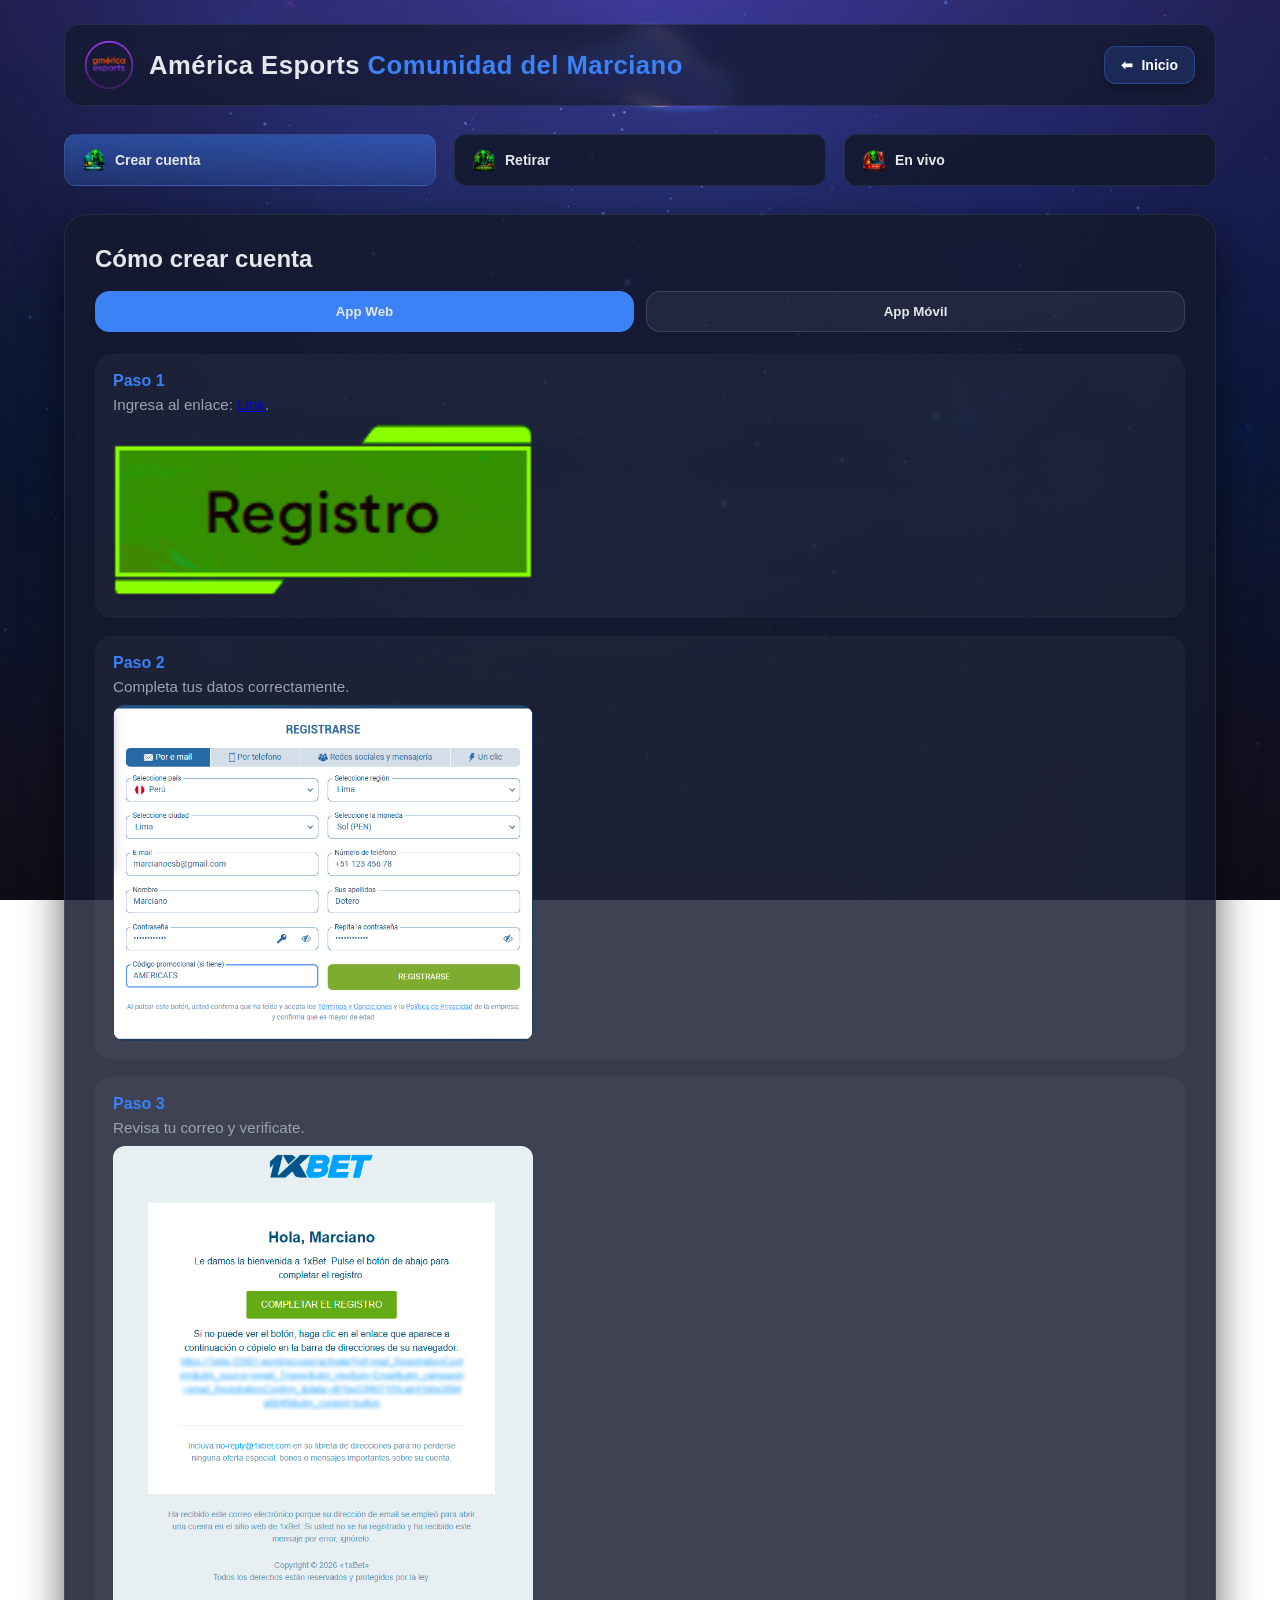
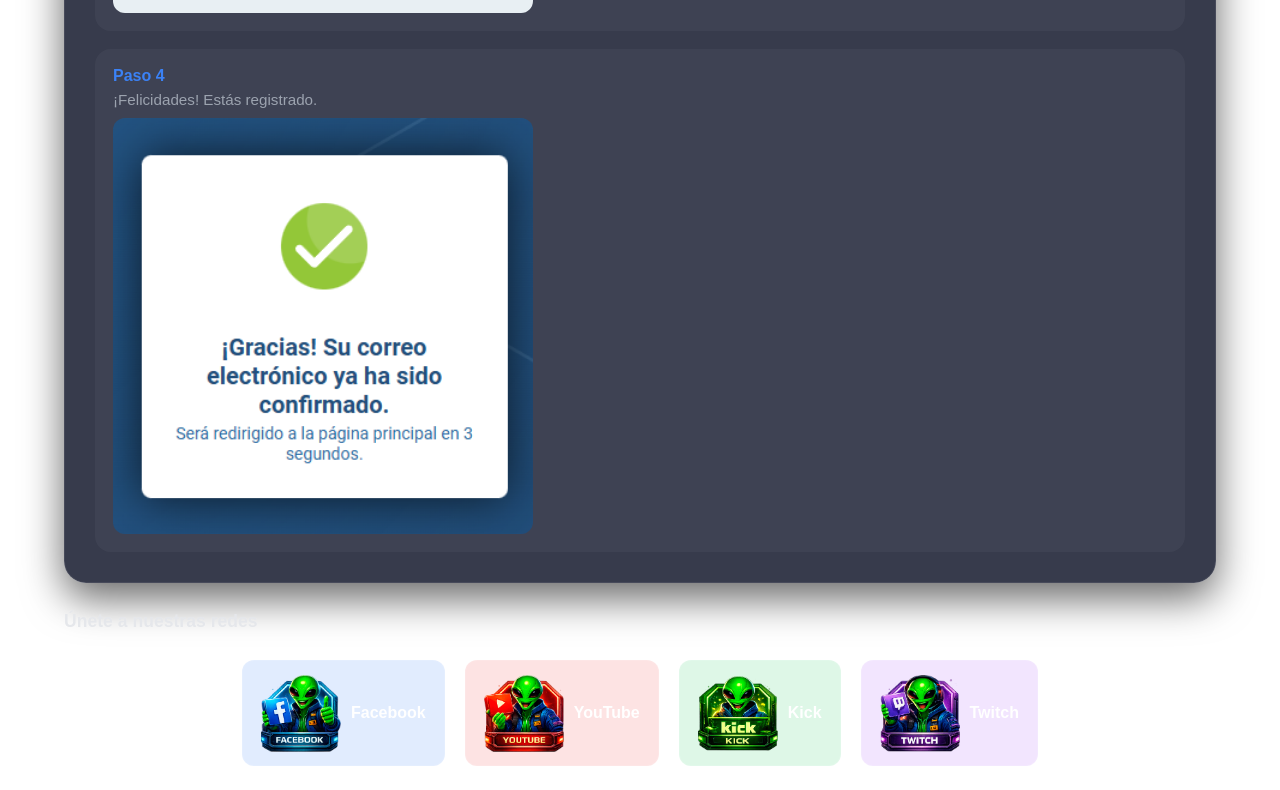
==== app.html @ d13b1082 "Update_Btn_Home" ====
<!DOCTYPE html>
<html lang="es">
<head>
<meta charset="UTF-8" />
<meta name="viewport" content="width=device-width, initial-scale=1.0" />
<title>América Esports - 1xBet</title>
<link rel="stylesheet" href="css/styles.css">
<link rel="stylesheet" href="css/app.css">

</head>

<body>

<div class="overlay"></div>

<div class="app">

  <div class="header">

  <div class="header-left">
    <img src="assets/logo.png">
    <h1>América Esports</h1>
  </div>

  <a href="index.html" class="back-home">
  Inicio
  </a>

</div>

  <div class="nav">
    <div class="nav-btn active" onclick="loadView('crear', this)">
      <img src="assets/icons/cuenta.png">
      <span>Crear cuenta</span>
    </div>

    <div class="nav-btn" onclick="loadView('retiro', this)">
      <img src="assets/icons/retiro.png">
      <span>Retirar</span>
    </div>

    <div class="nav-btn" onclick="loadView('envivo', this)">
      <img src="assets/icons/envivo.png">
      <span>En vivo</span>
    </div>
  </div>

  <div id="view-container" data-start="crear"></div>

  <h3 class="social-title">Únete a nuestras redes</h3>
  <div class="social-bar">
    <a class="social-btn facebook" href="https://www.facebook.com/americaesportsdota2" target="_blank">
    <img src="assets/icons/fbicon.png">
    <span>Facebook</span>
    </a>

    <a class="social-btn youtube" href="https://www.youtube.com/@americaesportsdota2" target="_blank">
    <img src="assets/icons/yticon.png">
    <span>YouTube</span>
    </a>

    <a class="social-btn kick" href="https://kick.com/americaesportsdota2" target="_blank">
    <img src="assets/icons/kickicon.png">
    <span>Kick</span>
    </a>

    <a class="social-btn twitch" href="https://www.twitch.tv/americaesportsdota2" target="_blank">
    <img src="assets/icons/twitchicon.png">
    <span>Twitch</span>
    </a>
  </div>

</div>

<script src="js/app.js"></script>

</body>
</html>
---- css/styles.css ----
:root {
  --primary: #3b82f6;
  --text: #e5e7eb;
  --muted: #9ca3af;
  --card: rgba(18, 24, 42, 0.92);
}

* {
  box-sizing: border-box;
  margin: 0;
  padding: 0;
  font-family: 'Segoe UI', Roboto, Helvetica, Arial, sans-serif;
}

body {
  min-height: 100vh;
  color: var(--text);
}

/* COMPONENTES REUTILIZABLES */

.btn {
  padding: 20px 38px;
  border-radius: 18px;
  font-size: 1.15rem;
  font-weight: 700;
  cursor: pointer;
  border: none;
  text-decoration: none;
  transition: all .2s ease;
}

.btn.primary {
  background: var(--primary);
  color: #fff;
}

.btn.primary:hover {
  transform: translateY(-3px);
  box-shadow: 0 14px 40px rgba(59,130,246,.45);
}

/* CARD reutilizable */

.card {
  background: rgba(20,25,45,0.85);
  border-radius: 22px;
  padding: 30px;
  border: 1px solid rgba(255,255,255,0.08);
  box-shadow: 0 15px 40px rgba(0,0,0,0.6);
}

/* Animación global */

@keyframes fadeUp{
  from{
    opacity:0;
    transform:translateY(15px);
  }
  to{
    opacity:1;
    transform:translateY(0);
  }
}
---- css/app.css ----
body {
  background: url("../assets/fondo-marciano.png") center / cover no-repeat fixed;
}

.overlay{
  position:fixed;
  inset:0;
  background:
  radial-gradient(circle at top,
  rgba(59,130,246,0.25),
  rgba(8,10,20,0.92));
}

/* APP */

.app {
  position: relative;
  z-index: 1;
  padding: 24px;
  max-width: 1200px;
  margin: 0 auto;
}

/* HEADER */

.header {
  display: flex;
  align-items: center;
  justify-content: space-between; /* separa izquierda y derecha */
  gap: 16px;
  margin-bottom: 28px;
  padding: 16px 20px;
  border-radius: 16px;
  background: rgba(20,25,45,0.75);
  backdrop-filter: blur(8px);
  border: 1px solid rgba(255,255,255,0.08);
  position:relative;
}

.header-left{
  display:flex;
  align-items:center;
  gap:16px;
}

.header img {
  width: 48px;
}

.header h1 {
  font-size: 1.6rem;
  font-weight: 700;
  letter-spacing: 0.5px;
}

.header h1::after {
  content: " Comunidad del Marciano";
  color: var(--primary);
}

/*- BOTON HOME HEADER-*/
.back-home{

display:flex;
align-items:center;
gap:8px;
margin-left:auto;
padding:10px 16px;

border-radius:12px;

background:rgba(59,130,246,0.15);
border:1px solid rgba(59,130,246,0.35);

color:white;
text-decoration:none;

font-size:14px;
font-weight:600;

transition:all .25s ease;

box-shadow:0 4px 12px rgba(0,0,0,.35);

}

/* icono */
.back-home::before{
content:"⬅";
font-size:14px;
}

/* hover */
.back-home:hover{

background:rgba(59,130,246,0.35);

transform:translateY(-2px);

box-shadow:0 8px 20px rgba(0,0,0,.45);

}
/* NAV */
.nav {
  display: grid;
  grid-template-columns: repeat(auto-fit,minmax(140px,1fr));
  gap: 18px;
  margin-bottom: 28px;
}

.nav-btn{
  display:flex;
  align-items:center;
  gap:10px;
  padding:14px 18px;
  border-radius:12px;
  background:rgba(18,24,42,0.85);
  border:1px solid rgba(255,255,255,0.08);
  cursor:pointer;
  transition:all .25s ease;
  font-weight:600;
  font-size:14px;
}

.nav-btn img{
  width:22px;
  height:22px;
}

.nav-btn span{
  white-space:nowrap;
}

.nav-btn:hover{
  transform: translateY(-5px);
  background: linear-gradient(
    180deg,
    rgba(59,130,246,0.35),
    rgba(59,130,246,0.15)
  );
  box-shadow: 0 12px 30px rgba(59,130,246,0.25);
}

.nav-btn.active{
  background: linear-gradient(
    180deg,
    rgba(59,130,246,0.45),
    rgba(59,130,246,0.2)
  );
}
/* CONTENT */
#view-container {
  min-height: 300px;
}

/* CARD */
.card {
  background: rgba(20,25,45,0.85);
  border-radius: 22px;
  padding: 30px;
  border: 1px solid rgba(255,255,255,0.08);
  box-shadow: 0 15px 40px rgba(0,0,0,0.6);
  margin-bottom:20px;
}

/* VIDEO */
.video-box {
  position: relative;
  width: 100%;
  padding-top: 56.25%;
  border-radius: 14px;
  overflow: hidden;
  background: #020617;
  margin-top: 16px;
}

.video-box iframe {
  position: absolute;
  inset: 0;
  width: 100%;
  height: 100%;
  border: 0;
}

/* SOCIAL */
.social-title {
  margin-top: 28px;
  margin-bottom: 12px;
  font-size: 1.1rem;
  font-weight: 600;
}

.social-bar{
  display:flex;
  justify-content:center;
  gap:20px;
  margin-top:28px;
}

.social-btn{
display:flex;
align-items:center;
gap:10px;
padding:12px 18px;
border-radius:12px;
background:rgba(255,255,255,0.06);
border:1px solid rgba(255,255,255,0.1);
text-decoration:none;
color:white;
font-weight:600;
transition:all .25s ease;
}

.social-btn img{
width:22px;
height:22px;
}

.social-btn:hover{
transform:translateY(-2px);
background:rgba(59,130,246,0.25);
}

.social-btn img {
  width: 80px;                /* mucho más grande */
  height: 80px;
  object-fit: contain;
}

.nav-btn:hover img,
.social-btn:hover img {
  transform: scale(1.08);
  transition: transform 0.2s ease;
}



.social-btn.facebook { background: rgba(59,130,246,.15); }
.social-btn.youtube { background: rgba(239,68,68,.15); }
.social-btn.kick     { background: rgba(34,197,94,.15); }
.social-btn.twitch   { background: rgba(168,85,247,.15); }


/* ============================= */
/* VISTAS CREAR / REGISTRO / RETIRO */
/* ============================= */

.app-selector {
  display: flex;
  gap: 12px;
  margin: 18px 0 22px;
}

.app-btn {
  flex: 1;
  padding: 12px 14px;
  border-radius: 14px;
  background: rgba(255,255,255,0.06);
  border: 1px solid rgba(255,255,255,0.12);
  color: var(--text);
  font-weight: 600;
  cursor: pointer;
  transition: all 0.25s ease;
}

.app-btn:hover {
  background: rgba(59,130,246,0.25);
}

.app-btn.active {
  background: var(--primary);
  border-color: var(--primary);
}

/* Contenedores por App */
.steps.app-content {
  display: none;
}

.steps.app-content.active {
  display: block;
}

/* Pasos */
.steps {
  display: flex;
  flex-direction: column;
  gap: 22px;
}

.step {
  background: rgba(255,255,255,0.04);
  border-radius: 16px;
  padding: 18px;
}

.step h4 {
  color: var(--primary);
  font-size: 1rem;
  margin-bottom: 6px;
}

.step p {
  color: var(--muted);
  font-size: 0.95rem;
  margin-bottom: 10px;
}

.step img {
  width: 100%;
  max-width: 420px;
  border-radius: 12px;
  display: block;
}

.card,
.nav-btn{
  animation: fadeUp .5s ease;
}

@keyframes fadeUp{
  from{
    opacity:0;
    transform:translateY(15px);
  }
  to{
    opacity:1;
    transform:translateY(0);
  }
}
/*--HOME CSS--*/

.home-grid{
display:grid;
grid-template-columns:1fr 1fr;
gap:20px;
margin-top:20px;
}

@media(max-width:800px){
.home-grid{
grid-template-columns:1fr;
}
}

@media(max-width:600px){

.back-home{
  font-size:12px;
  padding:8px 12px;
}

}

/* FORMULARIO MARCIANO */

.marciano-form{
display:flex;
flex-direction:column;
gap:12px;
margin-top:15px;
}

.marciano-form input,
.marciano-form select{
padding:12px;
border-radius:10px;
border:1px solid rgba(255,255,255,0.15);
background:rgba(0,0,0,0.35);
color:white;
font-size:14px;
}

.marciano-form button{
margin-top:10px;
padding:12px;
border:none;
border-radius:12px;
background:var(--primary);
color:white;
font-weight:600;
cursor:pointer;
transition:.2s;
}

.marciano-form button:hover{
transform:scale(1.05);
box-shadow:0 10px 20px rgba(59,130,246,0.3);
}


/* RANKING */

.ranking-list{
display:flex;
gap:20px;
padding:10px;
list-style:none;
overflow-x:auto;
scrollbar-width:none;
}

.ranking-list li{
padding:10px 14px;
background:rgba(255,255,255,0.05);
border-radius:10px;
font-weight:500;
}


.rank-card{
background:#0f172a;
padding:18px;
border-radius:14px;
text-align:center;
min-width:140px;
transition:.2s;
}

.rank-card:hover{
transform:scale(1.05);
box-shadow:0 10px 25px rgba(0,0,0,0.6);
}

.rank-pos{
font-size:28px;
margin-bottom:6px;
}

.rank-name{
font-weight:bold;
color:white;
}

.rank-points{
font-size:13px;
color:#94a3b8;
}

.loader{
margin-top:10px;
font-size:14px;
color:#00ff9c;
animation: blink 1s infinite;
}

.hidden{
display:none;
}

@keyframes blink{
0%{opacity:1;}
50%{opacity:0.3;}
100%{opacity:1;}
}



/* ============================= */
/* VISTA COMUNIDAD MARCIANO */
/* ============================= */

.comunidad-hero{
text-align:center;
padding-top:10px;
}

.comunidad-title{
font-size:32px;
font-weight:800;
line-height:1.2;
margin-bottom:10px;
letter-spacing:.3px;
}

.comunidad-sub{
font-size:15px;
color:var(--muted);
max-width:520px;
margin:0 auto 25px auto;
}
/* ============================= */
/* BOTON COMUNIDAD WHATSAPP */
/* ============================= */

.whatsapp-btn{

display:flex;
align-items:center;
justify-content:center;
gap:12px;

margin:0 auto;

padding:14px 22px;

background:#25D366;
color:white;

font-weight:700;
font-size:15px;

border-radius:14px;

text-decoration:none;

transition:all .25s ease;

box-shadow:0 10px 25px rgba(0,0,0,.45);

}

.whatsapp-btn img{
width:26px;
height:26px;
object-fit:contain;
}

.whatsapp-btn:hover{
transform:translateY(-3px) scale(1.03);
box-shadow:0 14px 35px rgba(0,0,0,.6);
}
/* ============================= */
/* LISTA BENEFICIOS */
/* ============================= */

.benefit-list{
list-style:none;
padding:0;
margin:0;

display:flex;
flex-direction:column;
gap:14px;
}

.benefit-list li{

display:flex;
align-items:center;
gap:12px;

padding:14px;

background:rgba(255,255,255,0.05);

border-radius:12px;

font-weight:500;

transition:.2s;

}

.benefit-list li:hover{
background:rgba(59,130,246,0.18);
transform:translateX(4px);
}

.benefit-icon{
font-size:20px;
}
/* ============================= */
/* RESPONSIVE COMUNIDAD */
/* ============================= */

@media(max-width:600px){

.comunidad-title{
font-size:26px;
}

.whatsapp-btn{
width:100%;
}

}

/* ============================= */
/* CONTADOR COMUNIDAD */
/* ============================= */

.comunidad-count{

margin-bottom:18px;

font-size:14px;

color:#9ca3af;

background:rgba(255,255,255,0.05);

padding:8px 14px;

border-radius:20px;

display:inline-block;

}

/* ============================= */
/* PREVIEW COMUNIDAD */
/* ============================= */

.comunidad-preview{

margin-top:22px;

}

.comunidad-preview img{

width:100%;

border-radius:18px;

box-shadow:0 12px 35px rgba(0,0,0,0.6);

transition:transform .25s ease;

}

.comunidad-preview img:hover{

transform:scale(1.02);

}

/* ============================= */
/* WRAPPER DE VISTAS */
/* ============================= */

.view-wrapper{
max-width:1200px;
margin:0 auto;
}
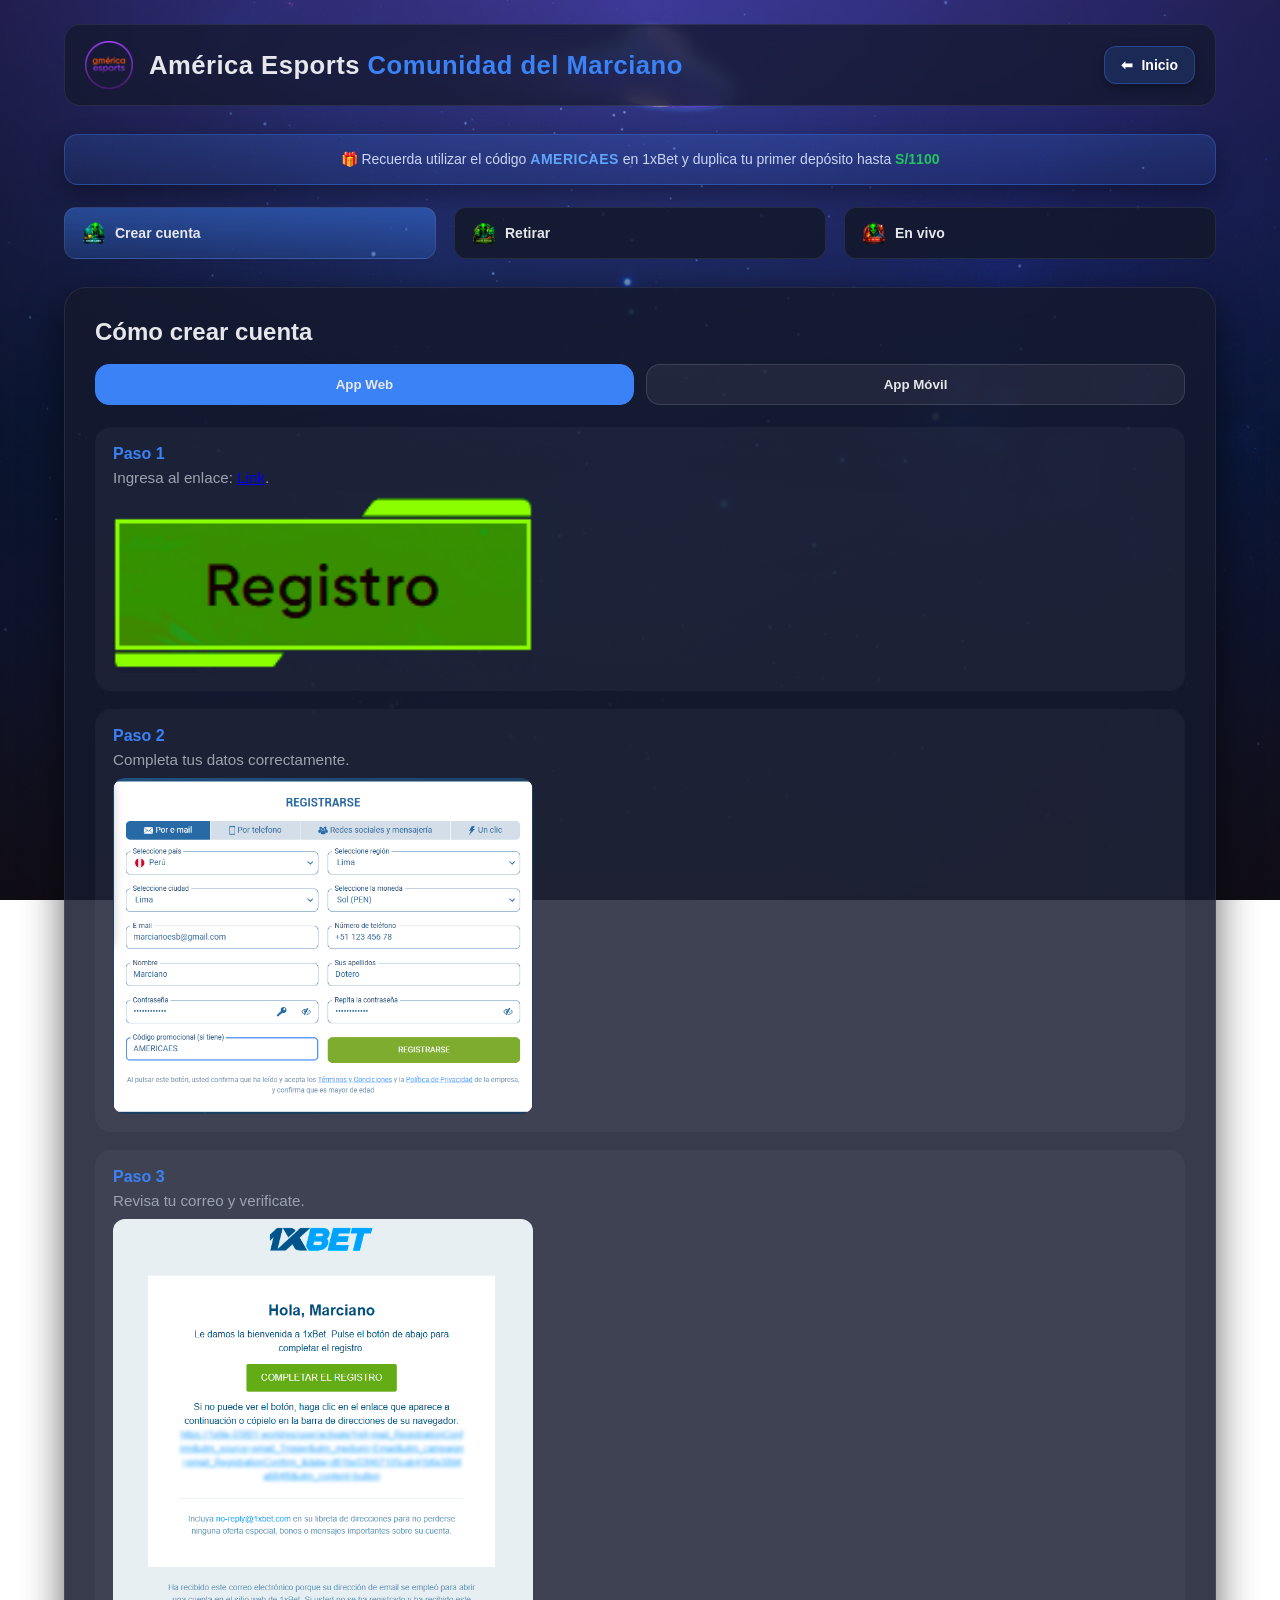
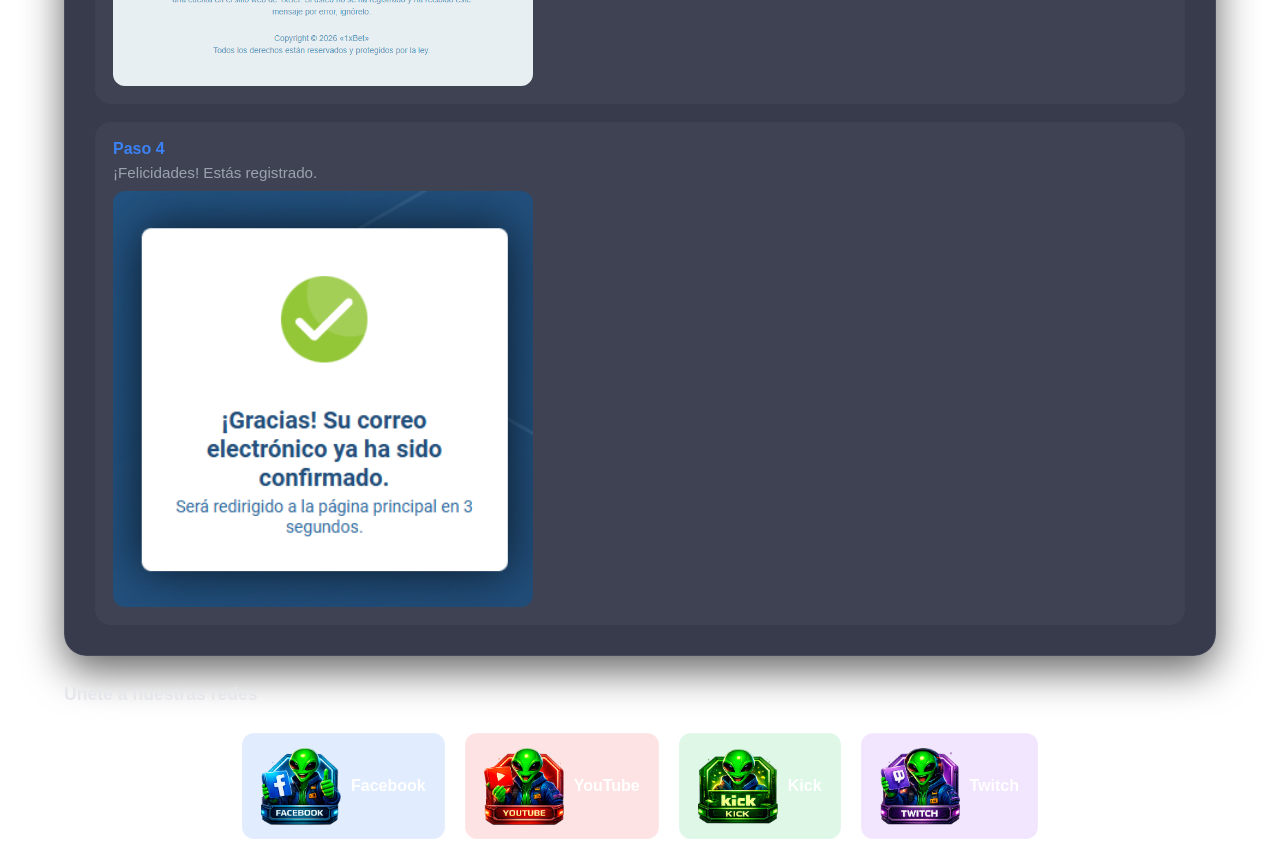
==== commit 66fc4e4e: "Banner Promo" ====
--- a/app.html
+++ b/app.html
@@ -16,17 +16,32 @@
 <div class="app">
 
   <div class="header">
-
-  <div class="header-left">
-    <img src="assets/logo.png">
-    <h1>América Esports</h1>
+    <div class="header-left">
+      <img src="assets/logo.png">
+      <h1>América Esports</h1>
+    </div>
+      <a href="index.html" class="back-home">
+      Inicio
+      </a>
   </div>
 
-  <a href="index.html" class="back-home">
-  Inicio
-  </a>
+  <!-- INICIO  PROMO CODE  -->
 
-</div>
+  <div class="promo-banner">
+
+    <div class="promo-content">
+
+      <span class="promo-text">
+        🎁 Recuerda utilizar el código 
+        <strong class="promo-code">AMERICAES</strong> 
+        en 1xBet y duplica tu primer depósito hasta 
+        <strong class="promo-money">S/1100</strong>
+      </span>
+
+    </div>
+
+  </div>
+  <!-- FIN PROMO CODE  -->
 
   <div class="nav">
     <div class="nav-btn active" onclick="loadView('crear', this)">
--- a/css/app.css
+++ b/css/app.css
@@ -349,7 +349,9 @@
   font-size:12px;
   padding:8px 12px;
 }
-
+.promo-content{
+font-size:13px;
+}
 }
 
 /* FORMULARIO MARCIANO */
@@ -633,4 +635,47 @@
 .view-wrapper{
 max-width:1200px;
 margin:0 auto;
+}
+
+/* ============================= */
+/* PROMO AUSPICIADOR */
+/* ============================= */
+
+.promo-banner{
+
+margin-bottom:22px;
+
+padding:14px 18px;
+
+border-radius:14px;
+
+background:linear-gradient(
+  180deg,
+  rgba(59,130,246,0.18),
+  rgba(59,130,246,0.08)
+);
+
+border:1px solid rgba(59,130,246,0.35);
+
+box-shadow:0 10px 25px rgba(0,0,0,.35);
+
+}
+
+.promo-content{
+text-align:center;
+font-size:14px;
+font-weight:500;
+color:#cbd5f5;
+line-height:1.5;
+}
+
+.promo-code{
+color:#60a5fa;
+font-weight:800;
+letter-spacing:.5px;
+}
+
+.promo-money{
+color:#22c55e;
+font-weight:800;
 }
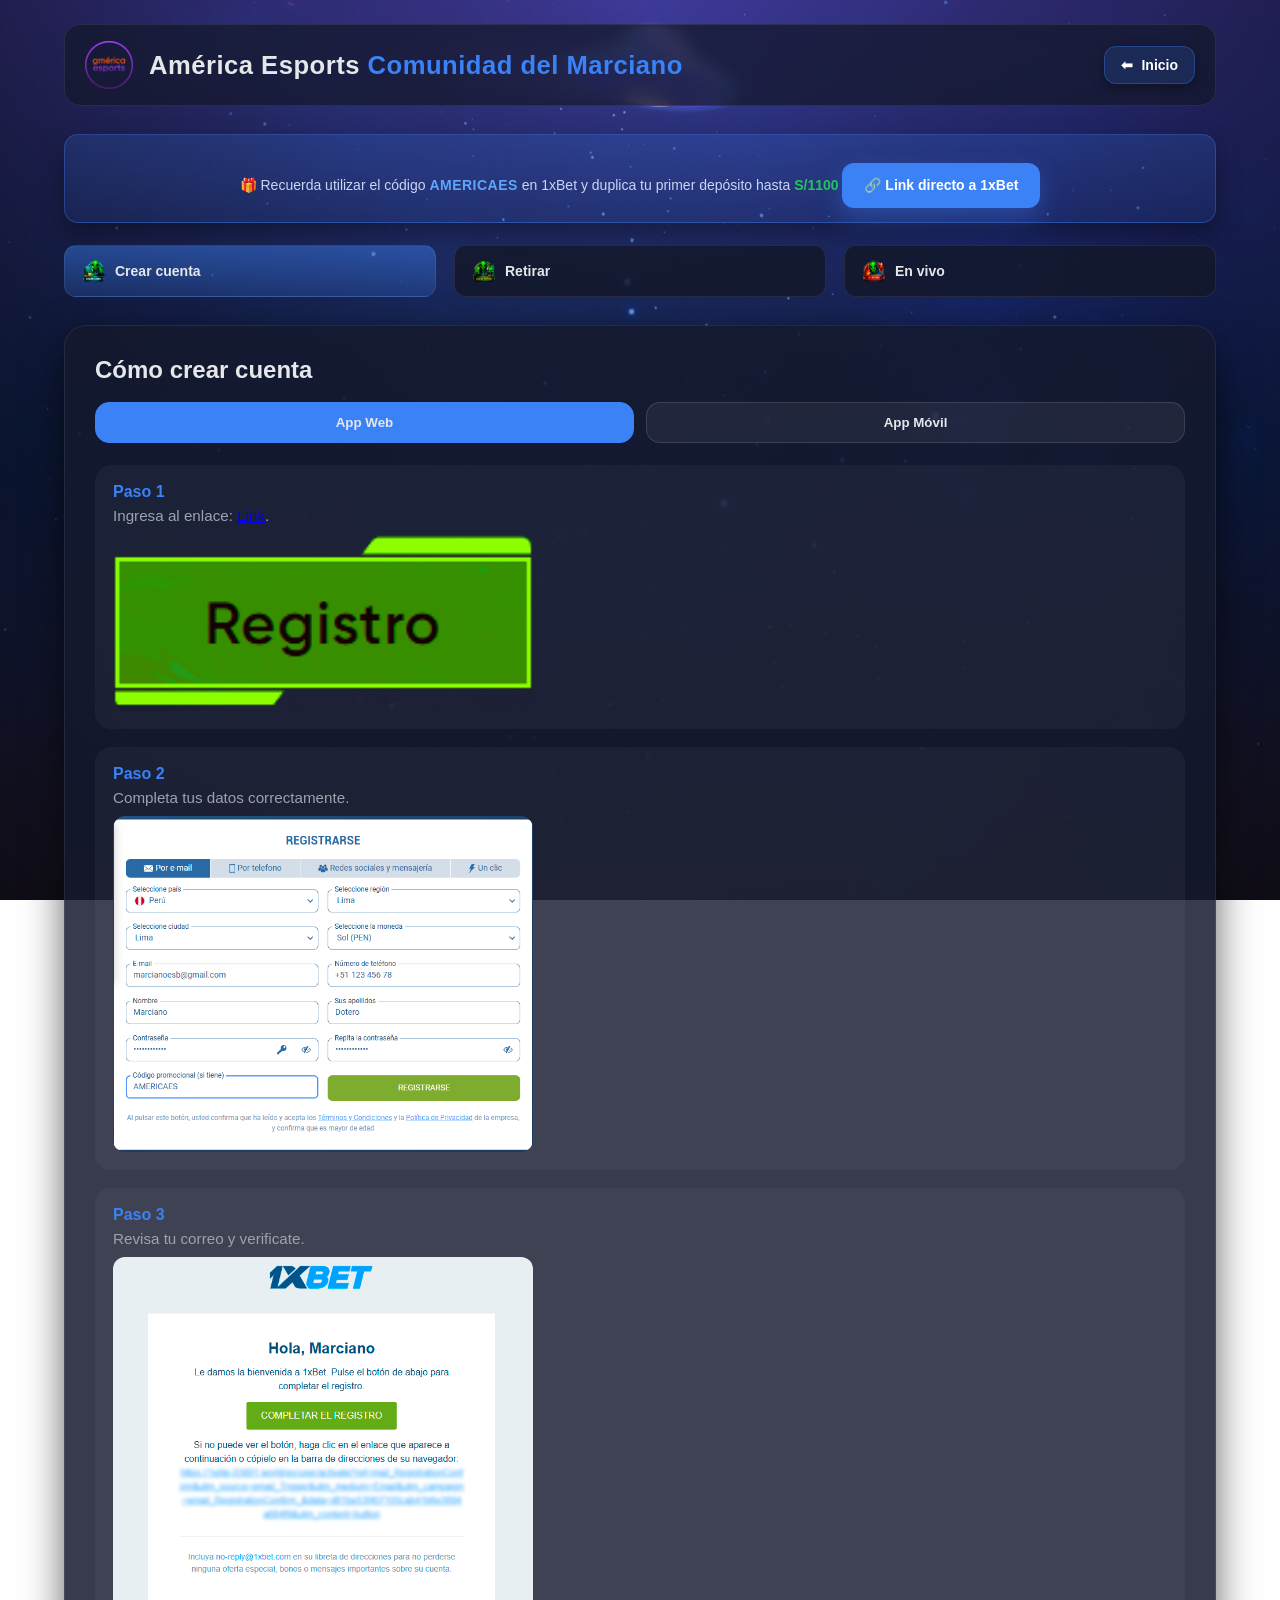
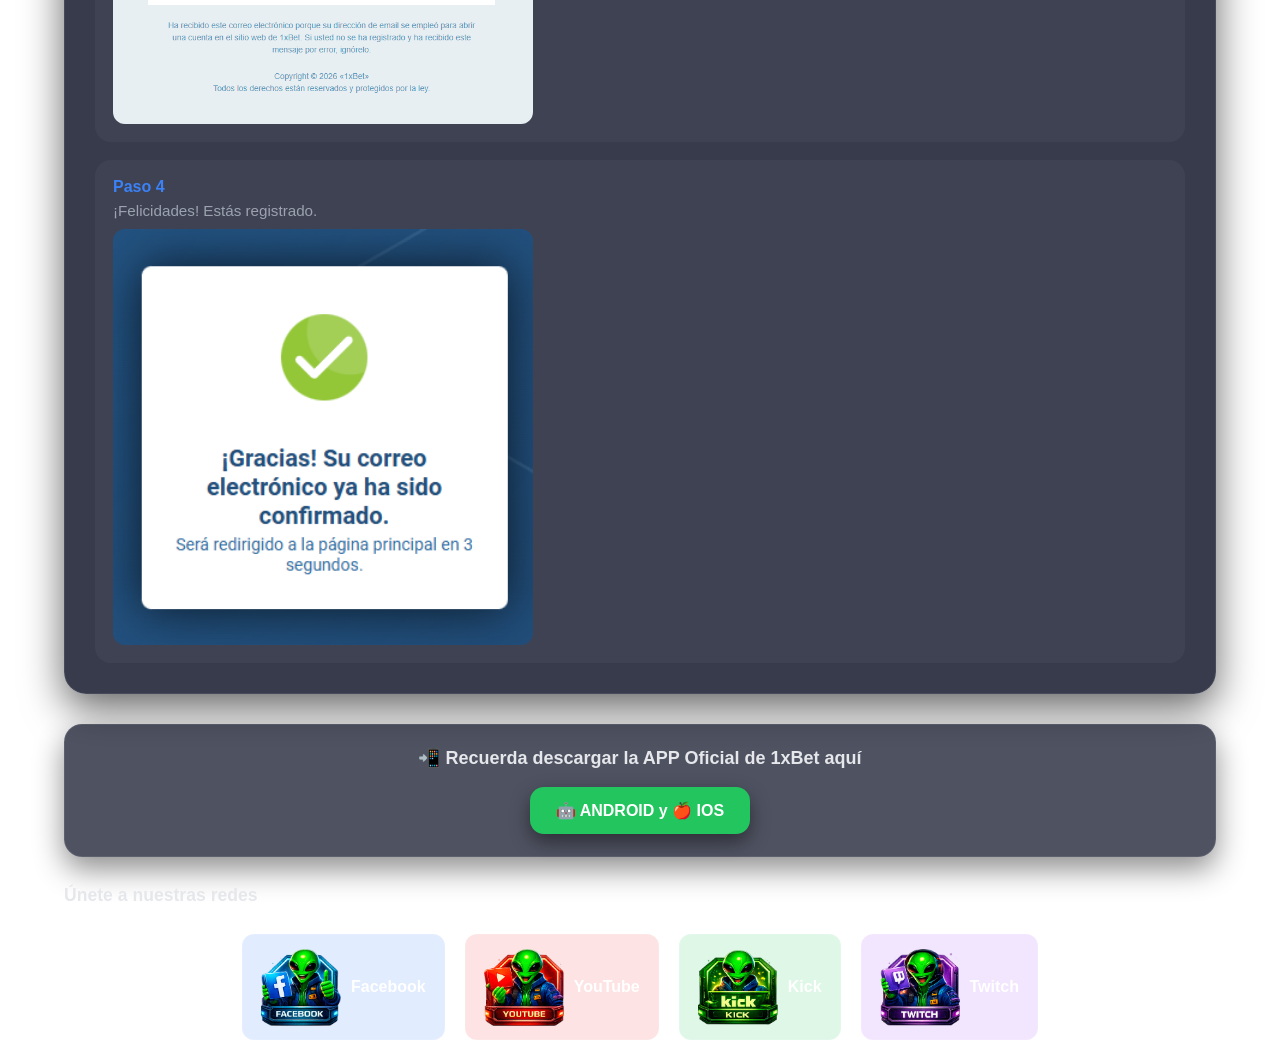
==== commit ca10e816: "PromoCode_LinkApp" ====
--- a/app.html
+++ b/app.html
@@ -38,29 +38,54 @@
         <strong class="promo-money">S/1100</strong>
       </span>
 
+      <a href="https://esportslinks.one/americaes/" class="promo-cta">
+        🔗 Link directo a 1xBet
+      </a>
+
     </div>
 
   </div>
-  <!-- FIN PROMO CODE  -->
 
-  <div class="nav">
-    <div class="nav-btn active" onclick="loadView('crear', this)">
-      <img src="assets/icons/cuenta.png">
-      <span>Crear cuenta</span>
+  <!-- FIN PROMO CODE -->
+
+    <div class="nav">
+      <div class="nav-btn active" onclick="loadView('crear', this)">
+        <img src="assets/icons/cuenta.png">
+        <span>Crear cuenta</span>
+      </div>
+
+      <div class="nav-btn" onclick="loadView('retiro', this)">
+        <img src="assets/icons/retiro.png">
+        <span>Retirar</span>
+      </div>
+
+      <div class="nav-btn" onclick="loadView('envivo', this)">
+        <img src="assets/icons/envivo.png">
+        <span>En vivo</span>
+      </div>
     </div>
 
-    <div class="nav-btn" onclick="loadView('retiro', this)">
-      <img src="assets/icons/retiro.png">
-      <span>Retirar</span>
+  <div id="view-container" data-start="crear"></div>
+
+  <!-- DESCARGA APP -->
+
+  <div class="app-download">
+
+    <h3 class="download-title">
+      📲 Recuerda descargar la APP Oficial de 1xBet aquí
+    </h3>
+
+    <div class="download-buttons">
+
+      <a href="https://1xlite-32976.bar/es/mobile?tag=d_4010008m_1599c_lp_aesla_mob" class="download-btn android">
+        🤖 ANDROID y 🍎 IOS
+      </a>
+
     </div>
 
-    <div class="nav-btn" onclick="loadView('envivo', this)">
-      <img src="assets/icons/envivo.png">
-      <span>En vivo</span>
-    </div>
   </div>
+  <!-- FIN DESCARGA APP -->
 
-  <div id="view-container" data-start="crear"></div>
 
   <h3 class="social-title">Únete a nuestras redes</h3>
   <div class="social-bar">
--- a/css/app.css
+++ b/css/app.css
@@ -678,4 +678,120 @@
 .promo-money{
 color:#22c55e;
 font-weight:800;
+}
+
+/* BOTON PROMO */
+
+.promo-cta{
+
+display:inline-block;
+
+margin-top:14px;
+
+padding:12px 22px;
+
+background:var(--primary);
+
+color:white;
+
+font-weight:700;
+
+border-radius:12px;
+
+text-decoration:none;
+
+transition:.25s;
+
+box-shadow:0 10px 25px rgba(59,130,246,0.35);
+
+}
+
+.promo-cta:hover{
+
+transform:translateY(-2px);
+
+box-shadow:0 14px 35px rgba(59,130,246,0.55);
+
+}
+
+/* ============================= */
+/* DESCARGA APP */
+/* ============================= */
+
+.app-download{
+
+margin-top:30px;
+
+padding:22px;
+
+border-radius:18px;
+
+background:rgba(20,25,45,0.75);
+
+border:1px solid rgba(255,255,255,0.08);
+
+text-align:center;
+
+box-shadow:0 12px 30px rgba(0,0,0,0.45);
+
+}
+
+.download-title{
+
+font-size:18px;
+
+font-weight:700;
+
+margin-bottom:18px;
+
+}
+
+.download-buttons{
+
+display:flex;
+
+justify-content:center;
+
+gap:16px;
+
+flex-wrap:wrap;
+
+}
+
+.download-btn{
+
+padding:14px 26px;
+
+border-radius:14px;
+
+font-weight:700;
+
+text-decoration:none;
+
+color:white;
+
+transition:.25s;
+
+box-shadow:0 8px 20px rgba(0,0,0,.45);
+
+}
+
+.download-btn.android{
+
+background:#22c55e;
+
+}
+
+.download-btn.ios{
+
+background:#6366f1;
+
+}
+
+.download-btn:hover{
+
+transform:translateY(-3px) scale(1.04);
+
+box-shadow:0 14px 30px rgba(0,0,0,.6);
+
 }
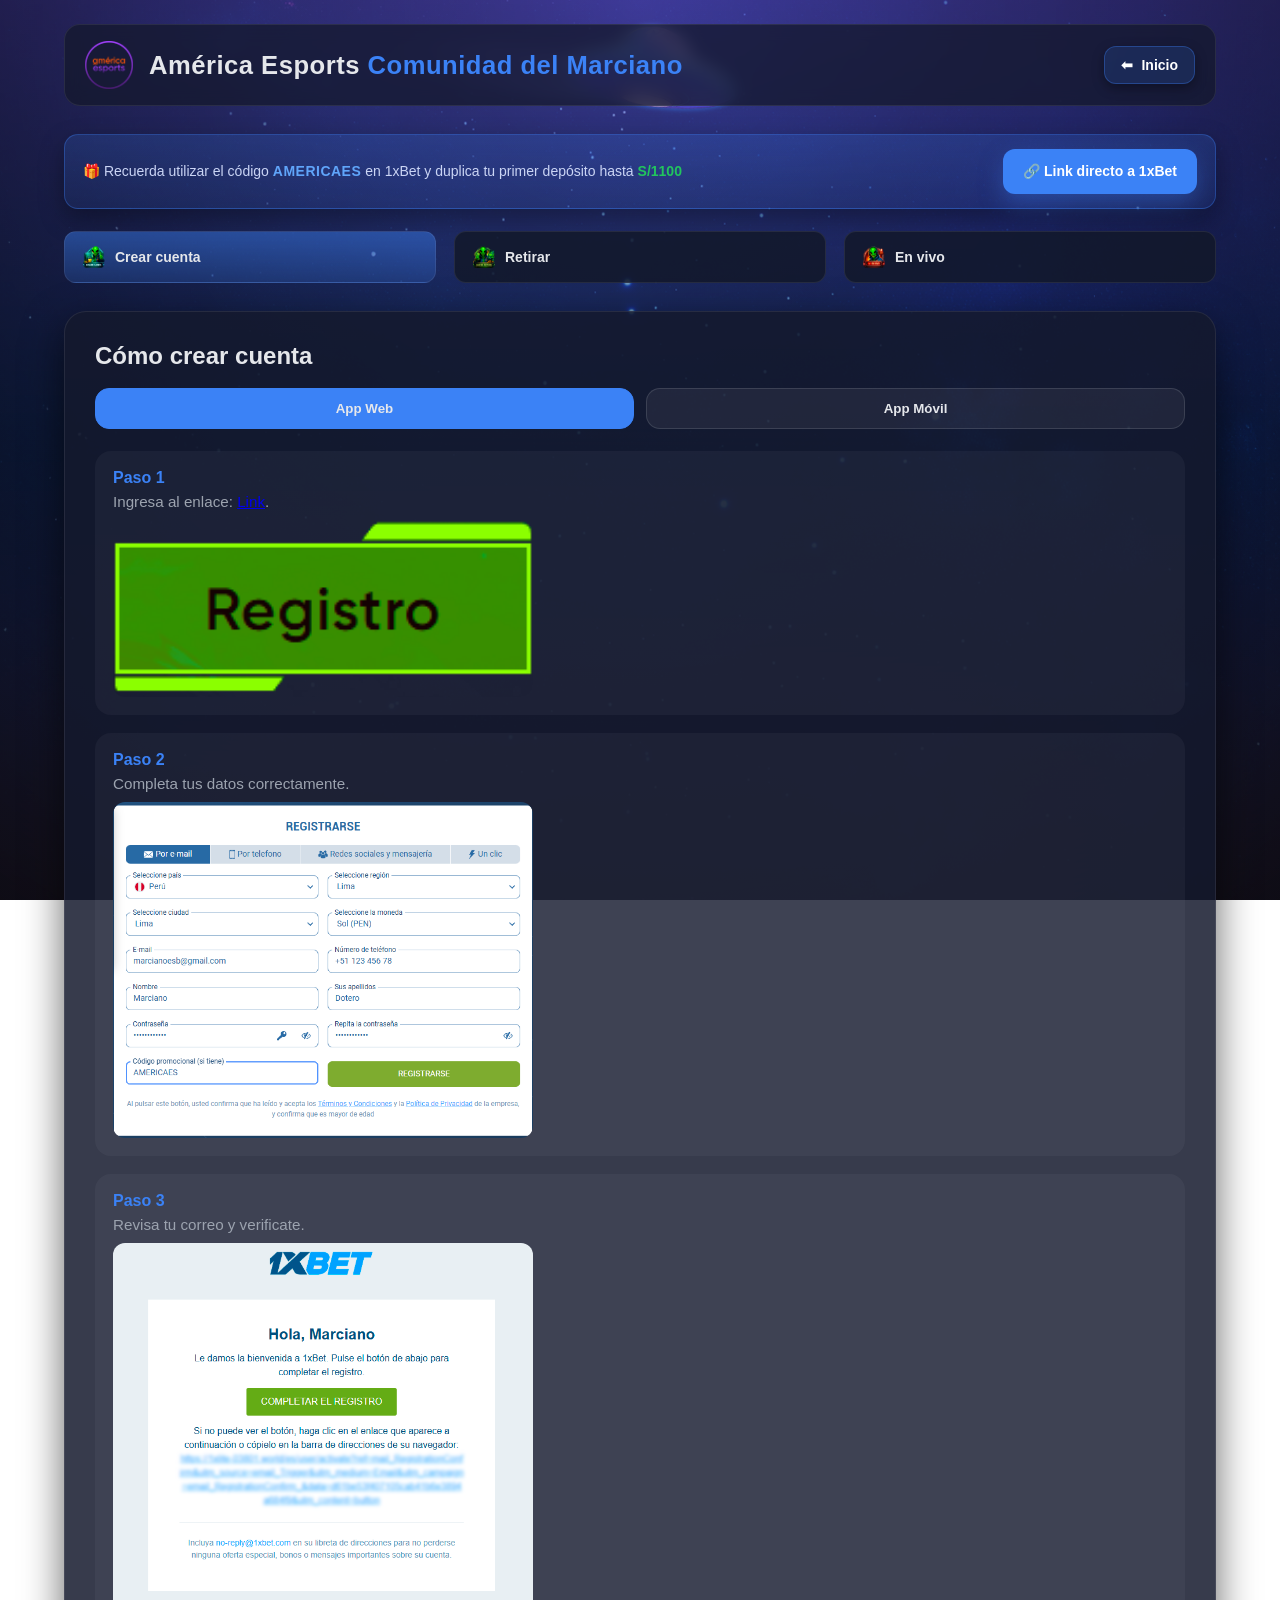
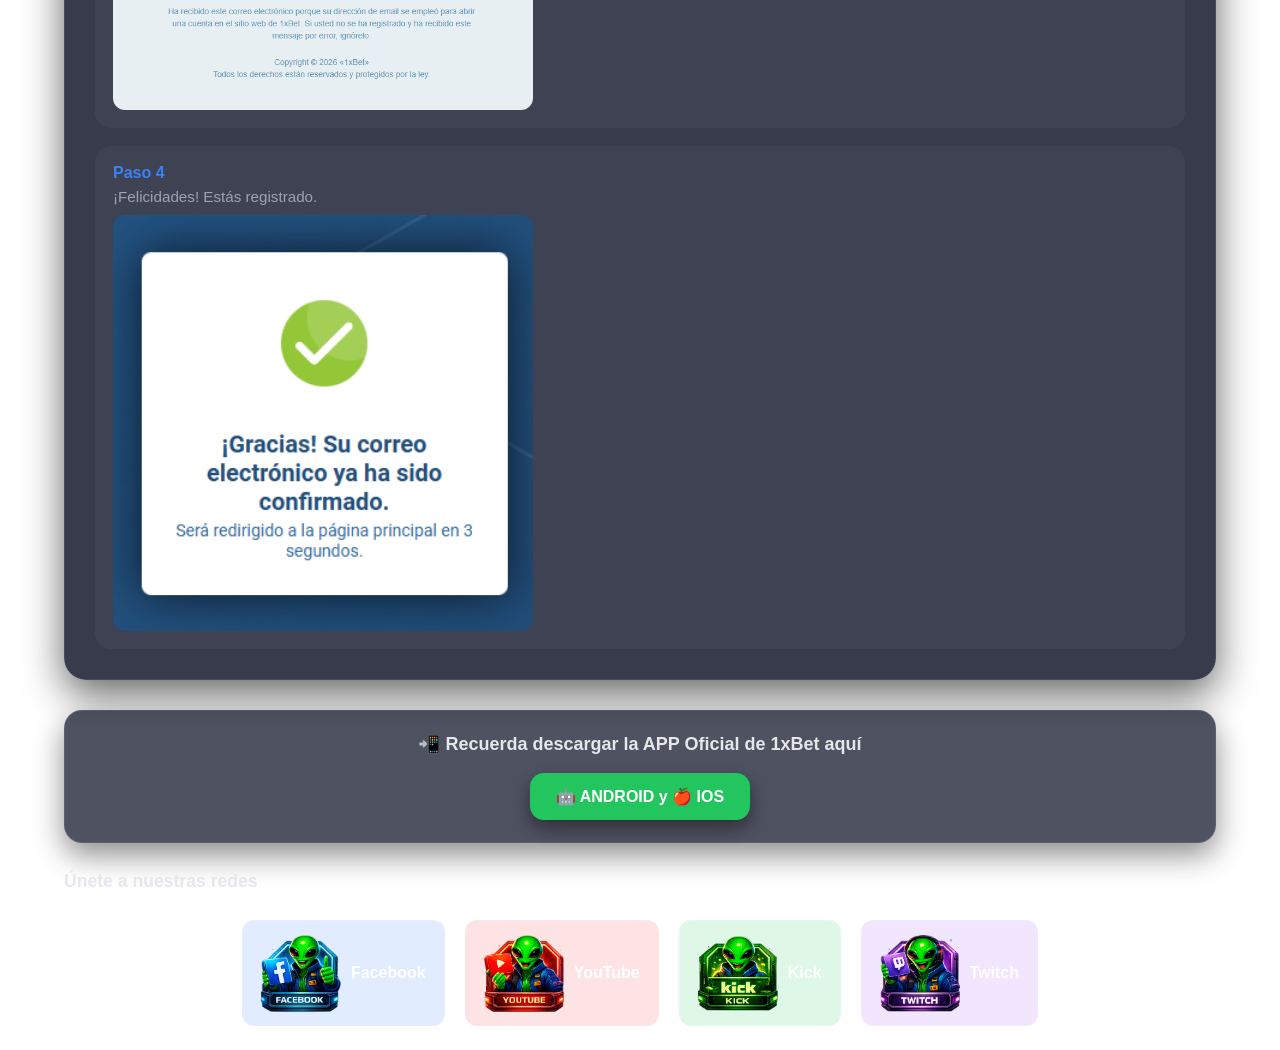
==== commit 375a34bf: "Estilos Promo_Code" ====
--- a/app.html
+++ b/app.html
@@ -38,7 +38,7 @@
         <strong class="promo-money">S/1100</strong>
       </span>
 
-      <a href="https://esportslinks.one/americaes/" class="promo-cta">
+      <a href="https://cropped.link/americaes_bet_here" class="promo-cta">
         🔗 Link directo a 1xBet
       </a>
 
--- a/css/app.css
+++ b/css/app.css
@@ -343,6 +343,19 @@
 }
 }
 
+@media(max-width:700px){
+
+.promo-content{
+flex-direction:column;
+align-items:flex-start;
+}
+
+.promo-cta{
+width:100%;
+text-align:center;
+}
+
+}
 @media(max-width:600px){
 
 .back-home{
@@ -662,13 +675,19 @@
 }
 
 .promo-content{
-text-align:center;
+display:flex;
+align-items:center;
+justify-content:space-between;
+gap:20px;
 font-size:14px;
 font-weight:500;
 color:#cbd5f5;
 line-height:1.5;
-}
-
+text-align:left;
+}
+.promo-text{
+flex:1;
+}
 .promo-code{
 color:#60a5fa;
 font-weight:800;
@@ -683,27 +702,18 @@
 /* BOTON PROMO */
 
 .promo-cta{
-
-display:inline-block;
-
-margin-top:14px;
-
-padding:12px 22px;
-
+display:flex;
+align-items:center;
+justify-content:center;
+white-space:nowrap;
+padding:12px 20px;
 background:var(--primary);
-
 color:white;
-
 font-weight:700;
-
 border-radius:12px;
-
 text-decoration:none;
-
 transition:.25s;
-
 box-shadow:0 10px 25px rgba(59,130,246,0.35);
-
 }
 
 .promo-cta:hover{
@@ -719,79 +729,47 @@
 /* ============================= */
 
 .app-download{
-
 margin-top:30px;
-
 padding:22px;
-
 border-radius:18px;
-
 background:rgba(20,25,45,0.75);
-
 border:1px solid rgba(255,255,255,0.08);
-
 text-align:center;
-
 box-shadow:0 12px 30px rgba(0,0,0,0.45);
-
 }
 
 .download-title{
-
 font-size:18px;
-
 font-weight:700;
-
 margin-bottom:18px;
-
 }
 
 .download-buttons{
-
-display:flex;
-
+display:flex;
 justify-content:center;
-
 gap:16px;
-
 flex-wrap:wrap;
-
 }
 
 .download-btn{
-
 padding:14px 26px;
-
 border-radius:14px;
-
 font-weight:700;
-
 text-decoration:none;
-
 color:white;
-
 transition:.25s;
-
 box-shadow:0 8px 20px rgba(0,0,0,.45);
-
 }
 
 .download-btn.android{
-
 background:#22c55e;
-
 }
 
 .download-btn.ios{
-
 background:#6366f1;
-
 }
 
 .download-btn:hover{
-
 transform:translateY(-3px) scale(1.04);
-
 box-shadow:0 14px 30px rgba(0,0,0,.6);
-
 }
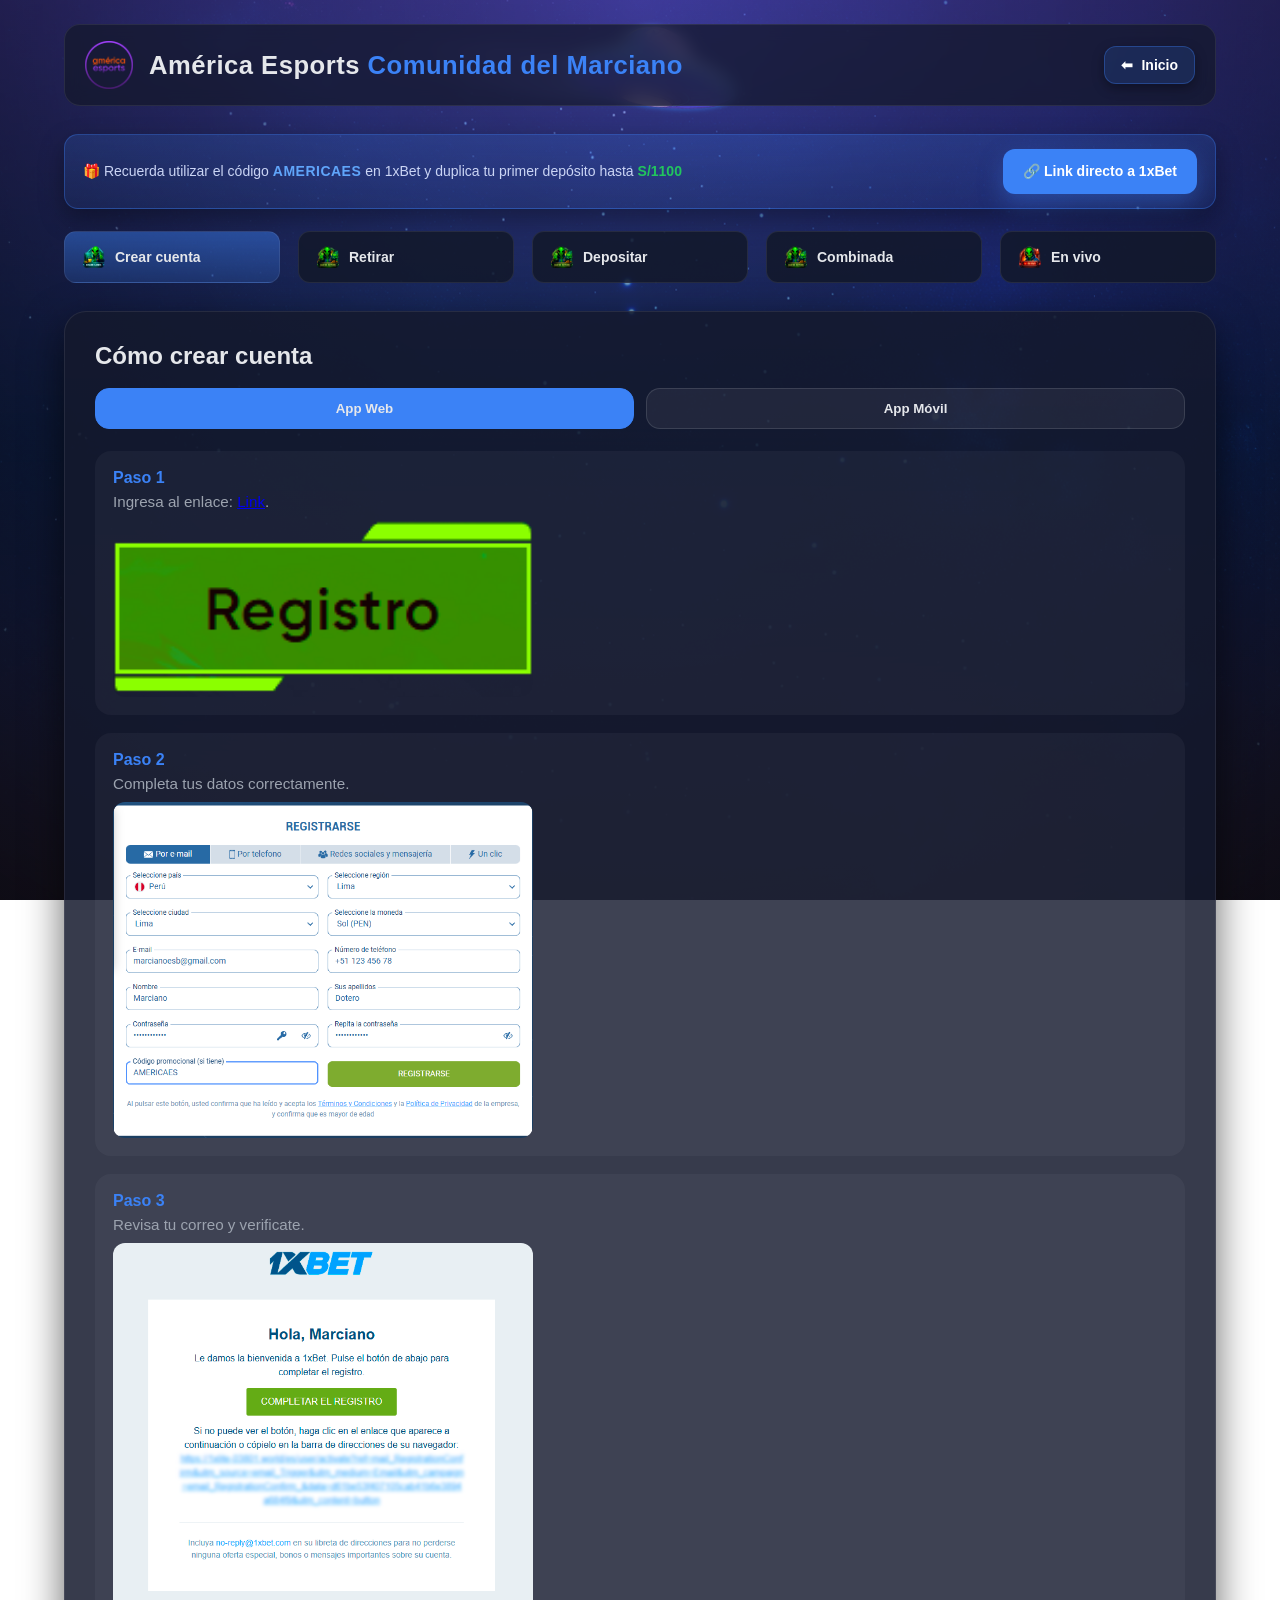
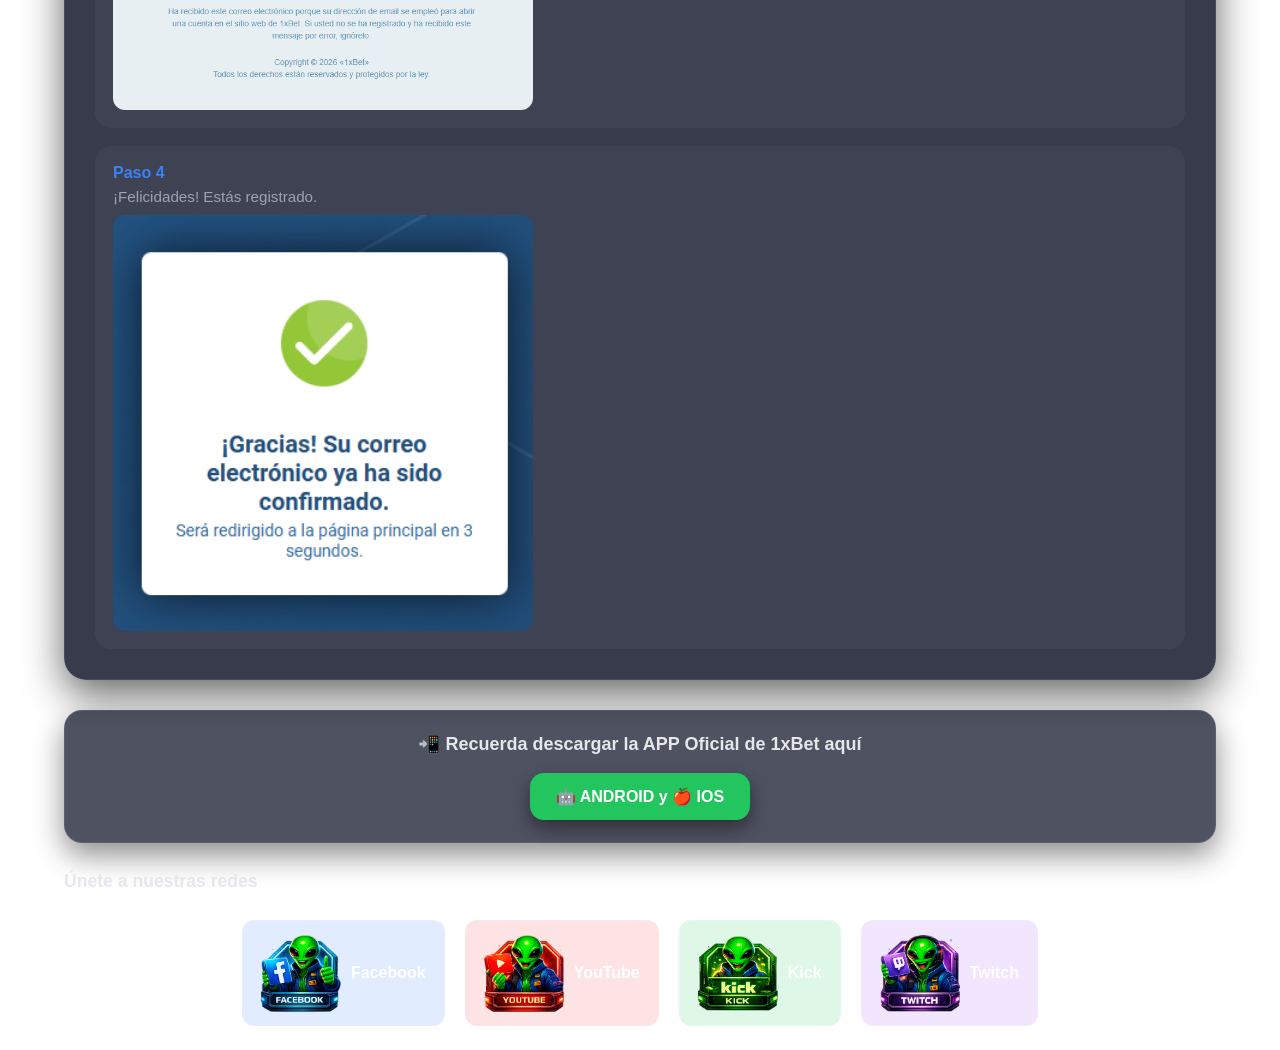
==== commit 6b62ea6c: "Update_CombiDepo" ====
--- a/app.html
+++ b/app.html
@@ -57,6 +57,16 @@
       <div class="nav-btn" onclick="loadView('retiro', this)">
         <img src="assets/icons/retiro.png">
         <span>Retirar</span>
+      </div>
+
+      <div class="nav-btn" onclick="loadView('depositar', this)">
+        <img src="assets/icons/retiro.png">
+        <span>Depositar</span>
+      </div>
+
+      <div class="nav-btn" onclick="loadView('combinada', this)">
+        <img src="assets/icons/retiro.png">
+        <span>Combinada</span>
       </div>
 
       <div class="nav-btn" onclick="loadView('envivo', this)">
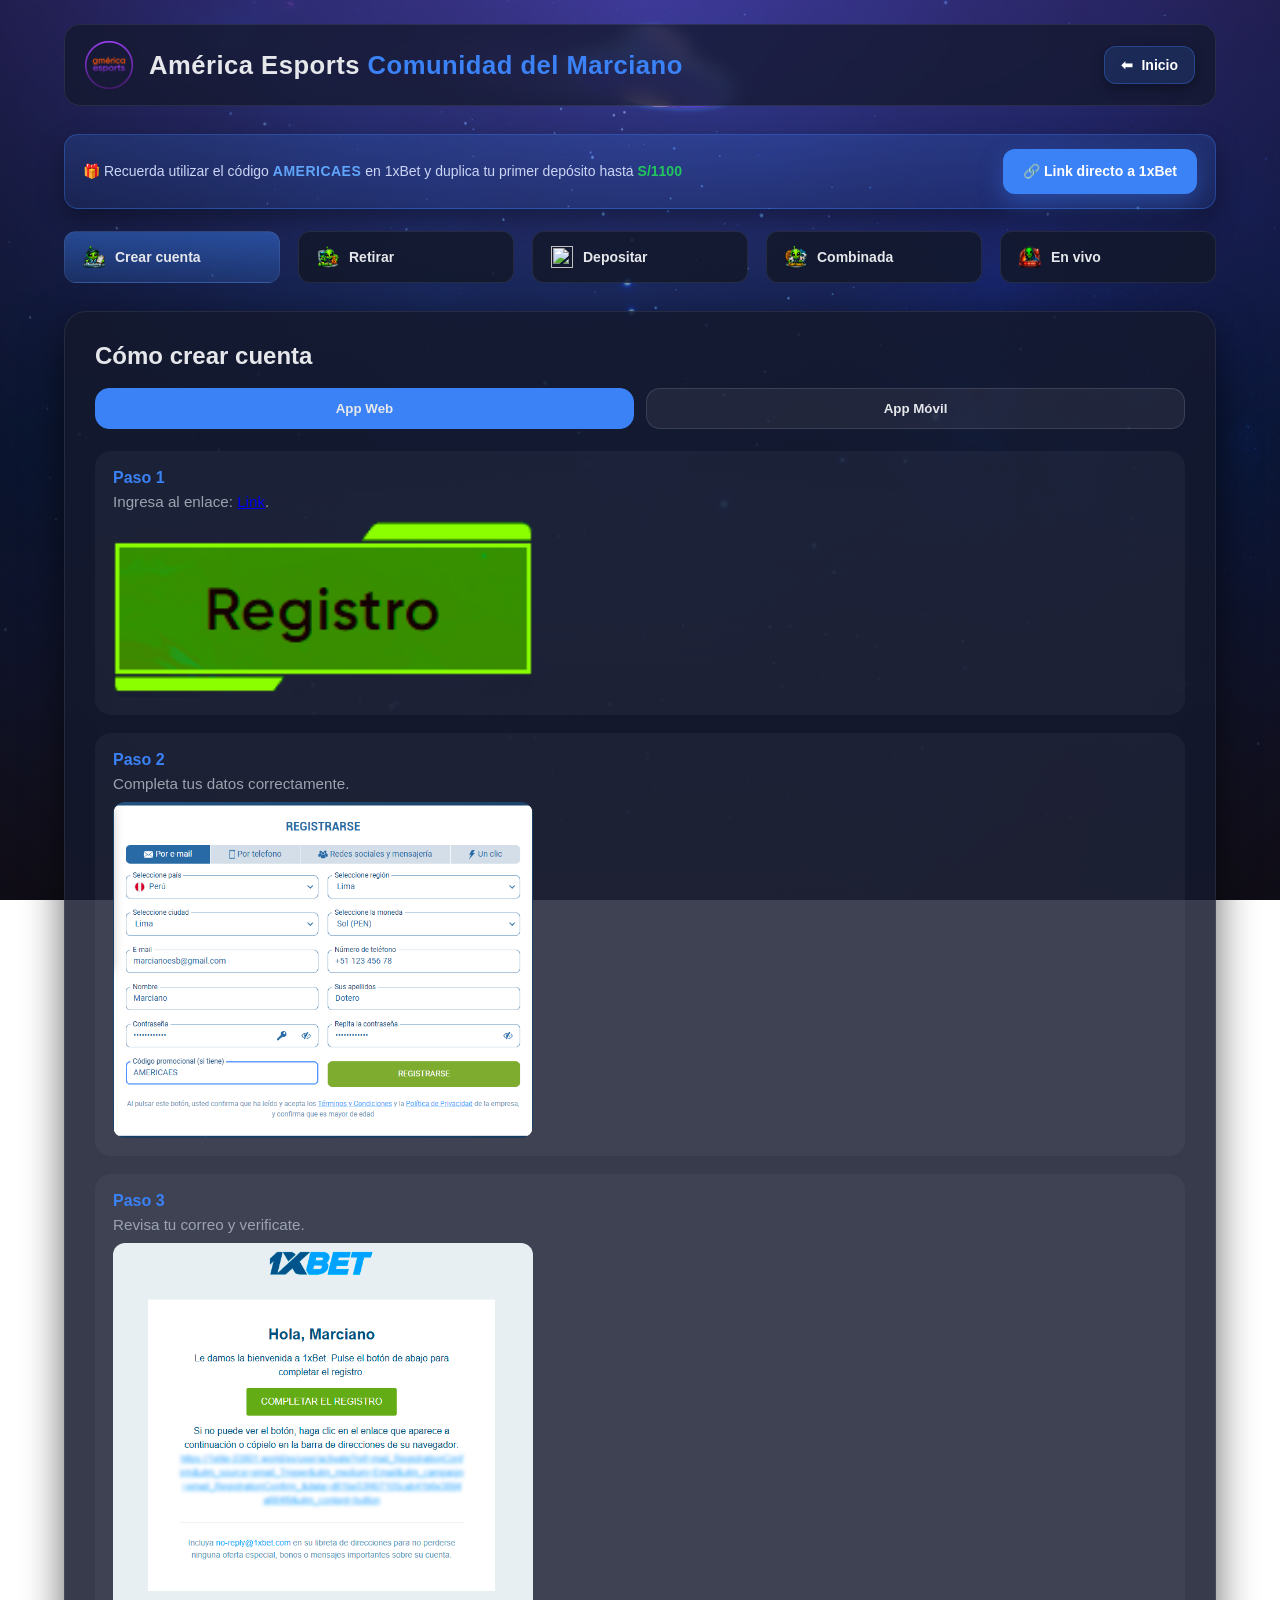
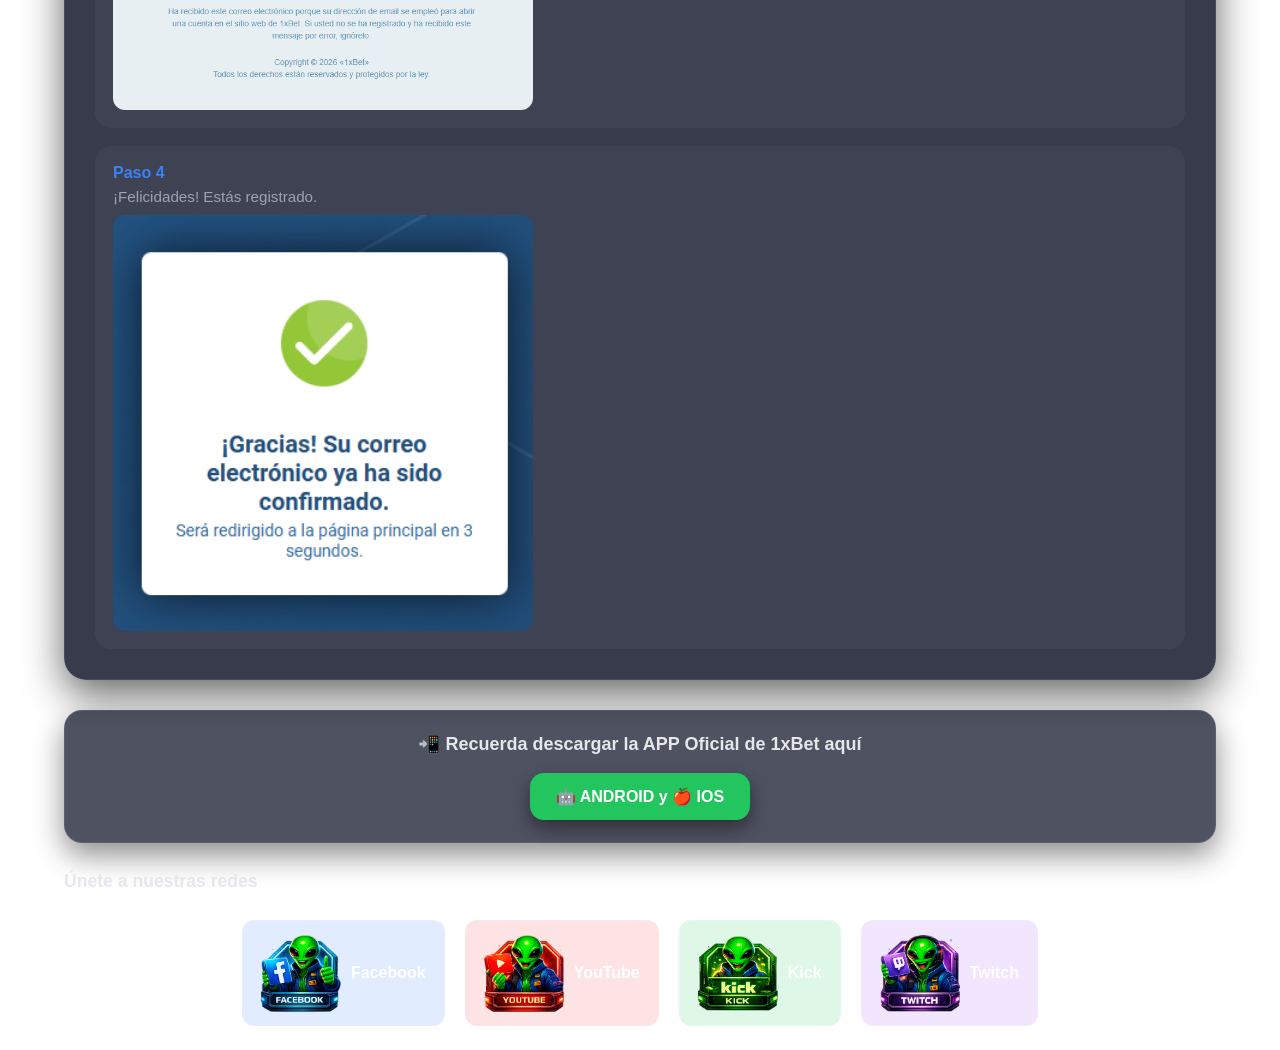
==== commit 29f2094e: "Ajustes" ====
--- a/app.html
+++ b/app.html
@@ -60,12 +60,12 @@
       </div>
 
       <div class="nav-btn" onclick="loadView('depositar', this)">
-        <img src="assets/icons/retiro.png">
+        <img src="assets/icons/desposito.png">
         <span>Depositar</span>
       </div>
 
       <div class="nav-btn" onclick="loadView('combinada', this)">
-        <img src="assets/icons/retiro.png">
+        <img src="assets/icons/combinada.png">
         <span>Combinada</span>
       </div>
 
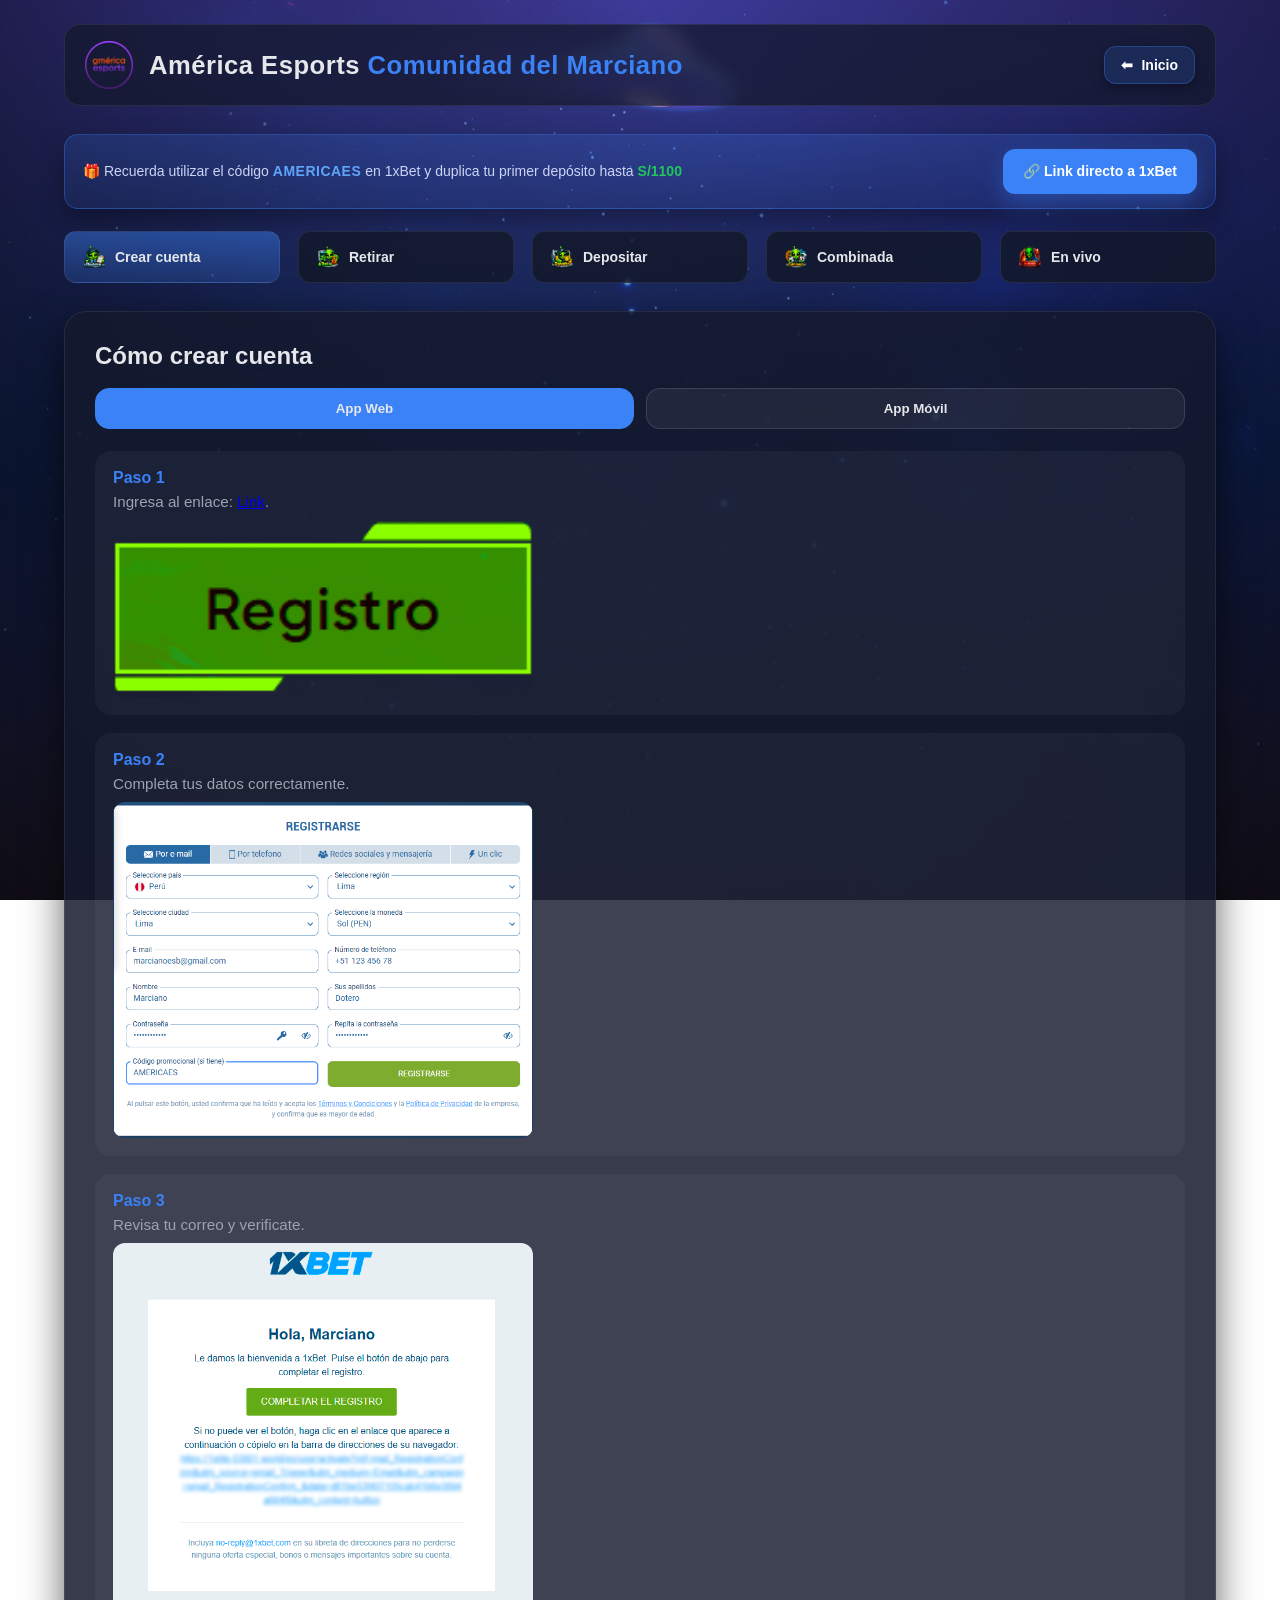
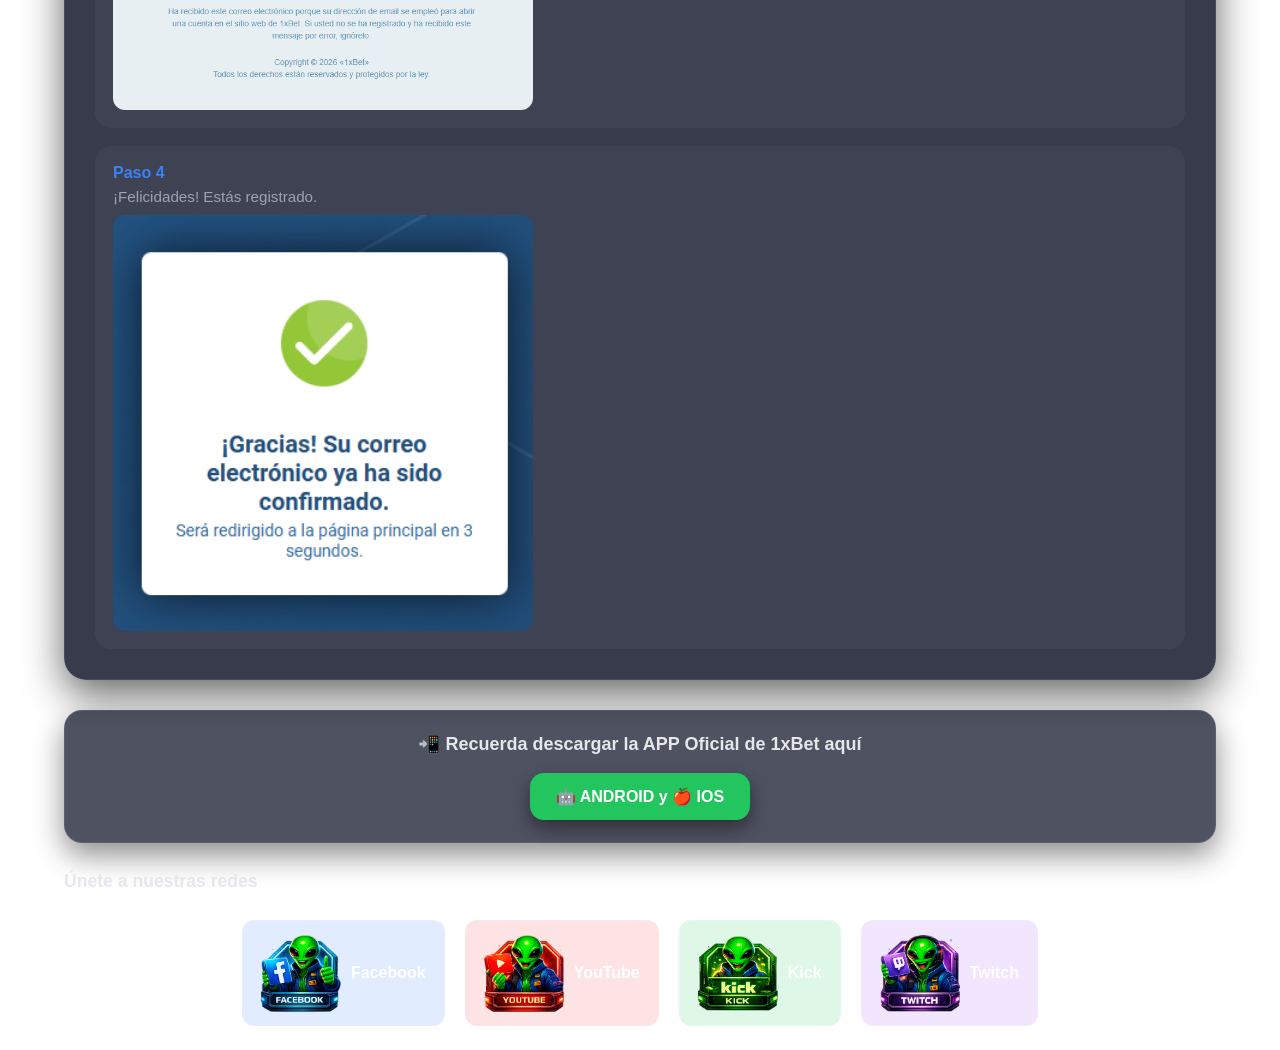
==== commit 682d3ede: "Update_Images" ====
--- a/app.html
+++ b/app.html
@@ -60,7 +60,7 @@
       </div>
 
       <div class="nav-btn" onclick="loadView('depositar', this)">
-        <img src="assets/icons/desposito.png">
+        <img src="assets/icons/deposito.png">
         <span>Depositar</span>
       </div>
 
